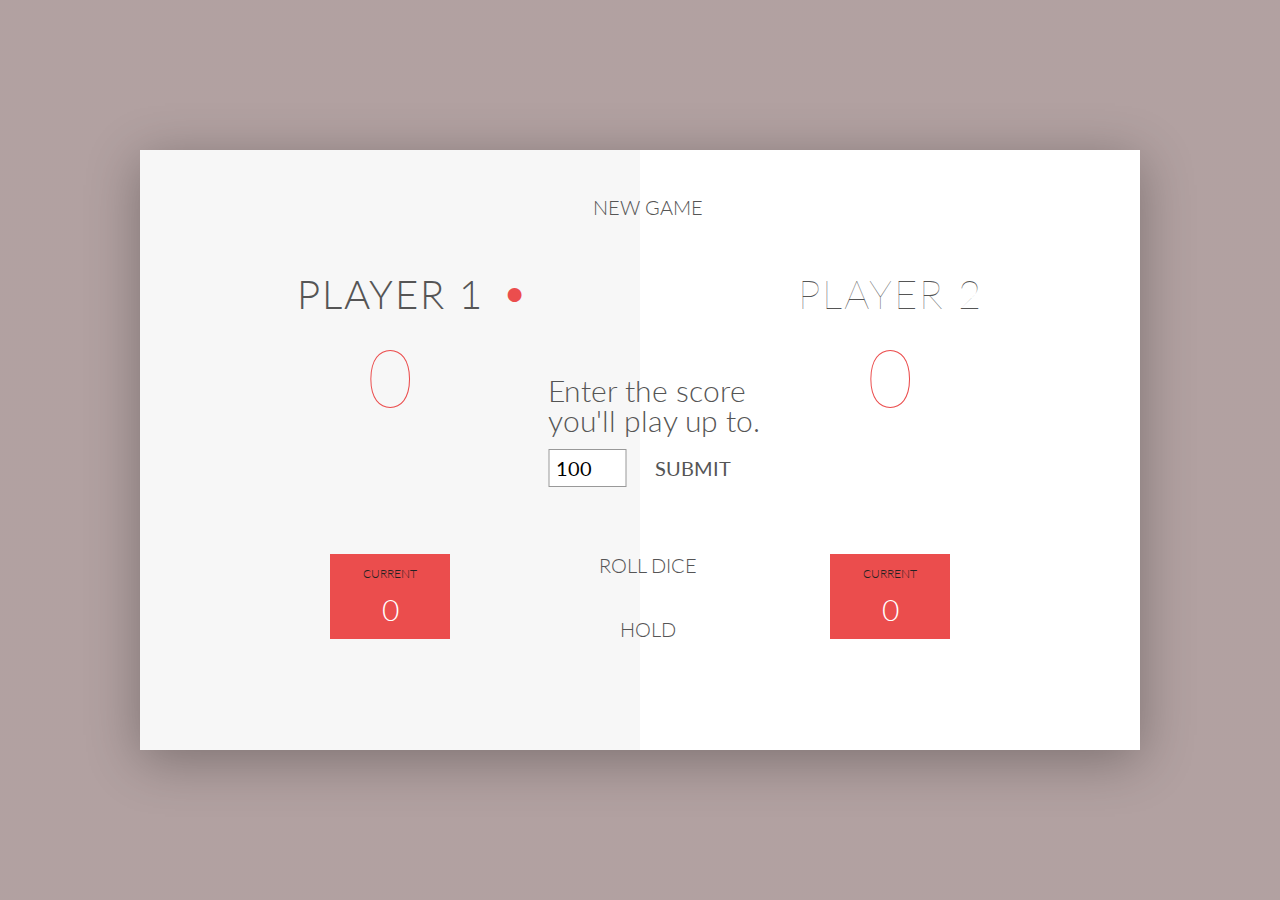
==== 4-DOM-pig-game/starter/index.html @ 2d694ff0 "Add message and input for users to set the score they'll play up to." ====
<!DOCTYPE html>
<html lang="en">
    <head>
        <meta charset="UTF-8">
        <link href="https://fonts.googleapis.com/css?family=Lato:100,300,600" rel="stylesheet" type="text/css">
        <link href="http://code.ionicframework.com/ionicons/2.0.1/css/ionicons.min.css" rel="stylesheet" type="text/css">
        <link type="text/css" rel="stylesheet" href="style.css">

        <title>Pig Game</title>
    </head>

    <body>
        <div class="wrapper clearfix">
            <div class="player-0-panel active">
                <div class="player-name" id="name-0">Player 1</div>
                <div class="player-score" id="score-0">43</div>
                <div class="player-current-box">
                    <div class="player-current-label">Current</div>
                    <div class="player-current-score" id="current-0">11</div>
                </div>
            </div>

            <div class="player-1-panel">
                <div class="player-name" id="name-1">Player 2</div>
                <div class="player-score" id="score-1">72</div>
                <div class="player-current-box">
                    <div class="player-current-label">Current</div>
                    <div class="player-current-score" id="current-1">0</div>
                </div>
            </div>

            <button class="btn-new"><i class="ion-ios-plus-outline"></i>New game</button>

            <form class="set-score">
                <p>Enter the score you'll play up to.</p>
                <input type="number" name="winningscore" value="100">
                <button class="btn-score"><input type="submit" value="Submit"><i class="ion-ios-arrow-right"></i></button>
            </form>

            <!-- <i class="ion-ios-arrow-dropright"></i> -->

            <button class="btn-roll"><i class="ion-ios-loop"></i>Roll dice</button>
            <button class="btn-hold"><i class="ion-ios-download-outline"></i>Hold</button>

            <img src="dice-5.png" alt="Dice" class="dice">
        </div>

        <script src="app.js"></script>
    </body>
</html>
---- 4-DOM-pig-game/starter/style.css ----
/**********************************************
*** GENERAL
**********************************************/

* {
    margin: 0;
    padding: 0;
    box-sizing: border-box;

}

.clearfix::after {
    content: "";
    display: table;
    clear: both;
}

body {
    background-image: linear-gradient(rgba(62, 20, 20, 0.4), rgba(62, 20, 20, 0.4)), url(back.jpg);
    background-size: cover;
    background-position: center;
    font-family: Lato;
    font-weight: 300;
    position: relative;
    height: 100vh;
    color: #555;
}

.wrapper {
    width: 1000px;
    position: absolute;
    top: 50%;
    left: 50%;
    transform: translate(-50%, -50%);
    background-color: #fff;
    box-shadow: 0px 10px 50px rgba(0, 0, 0, 0.3);
    overflow: hidden;
}

.player-0-panel,
.player-1-panel {
    width: 50%;
    float: left;
    height: 600px;
    padding: 100px;
}



/**********************************************
*** PLAYERS
**********************************************/

.player-name {
    font-size: 40px;
    text-align: center;
    text-transform: uppercase;
    letter-spacing: 2px;
    font-weight: 100;
    margin-top: 20px;
    margin-bottom: 10px;
    position: relative;
}

.player-score {
    text-align: center;
    font-size: 80px;
    font-weight: 100;
    color: #EB4D4D;
    margin-bottom: 130px;
}

.active { background-color: #f7f7f7; }
.active .player-name { font-weight: 300; }

.active .player-name::after {
    content: "\2022";
    font-size: 47px;
    position: absolute;
    color: #EB4D4D;
    top: -7px;
    right: 10px;

}

.player-current-box {
    background-color: #EB4D4D;
    color: #fff;
    width: 40%;
    margin: 0 auto;
    padding: 12px;
    text-align: center;
}

.player-current-label {
    text-transform: uppercase;
    margin-bottom: 10px;
    font-size: 12px;
    color: #222;
}

.player-current-score {
    font-size: 30px;
}

button {
    position: absolute;
    width: 200px;
    left: 50%;
    transform: translateX(-50%);
    color: #555;
    background: none;
    border: none;
    font-family: Lato;
    font-size: 20px;
    text-transform: uppercase;
    cursor: pointer;
    font-weight: 300;
    transition: background-color 0.3s, color 0.3s;
}

button:hover { font-weight: 600; }
button:hover i { margin-right: 20px; }

button:focus {
    outline: none;
}

i {
    color: #EB4D4D;
    display: inline-block;
    margin-right: 15px;
    font-size: 32px;
    line-height: 1;
    vertical-align: text-top;
    margin-top: -4px;
    transition: margin 0.3s;
}

.btn-new { top: 45px;}
.btn-roll { top: 403px;}
.btn-hold { top: 467px;}

.dice {
    position: absolute;
    left: 50%;
    top: 178px;
    transform: translateX(-50%);
    height: 100px;
    box-shadow: 0px 10px 60px rgba(0, 0, 0, 0.10);
}

.winner { background-color: #f7f7f7; }
.winner .player-name { font-weight: 300; color: #EB4D4D; }


/**********************************************
*** SET SCORE
**********************************************/

input, select, textarea {
  font-family : inherit;
  font-size   : 100%;
}

form {
  position: absolute;
  width: 225px;
  left: 52%;
  transform: translateX(-50%);
  color: #555;
  background: none;
  border: none;
  font-family: Lato;
  font-size: 20px;
  cursor: pointer;
  font-weight: 300;
  transition: background-color 0.3s, color 0.3s;
}

.set-score { top: 225px; }

.set-score p {
  margin-bottom: 15px;
  font-size: 30px;
  line-height: 30px;
}

input[type=number] {
  width: 76px;
  margin-left: 2px;
  padding: 6px;
  vertical-align: top;
  outline: none;
  border: none;
  box-shadow: 0px 0px 0px 1px #999;
  transition: box-shadow 0.6s linear;
}

input[type=number]:hover {
  font-weight: 600;
}

input[type=number]:focus {
  font-weight: 600;
  box-shadow: 0px 0px 0px 2px #EB4D4D;
}

button.btn-score {
  width: 130px;
  left: 68%;
}

input[type=submit] {
  padding: 6px;
  color: #555;
  border: none;
  background-color: transparent;
  cursor: pointer;
  text-transform: uppercase;
  transition: background-color 0.3s, color 0.3s;
}

input[type=submit]:hover { font-weight: 600; }

button.btn-score:hover i {
  margin-right: 15px;
  margin-left: 6px;
}

input[type=submit]:focus {
    outline: none;
}
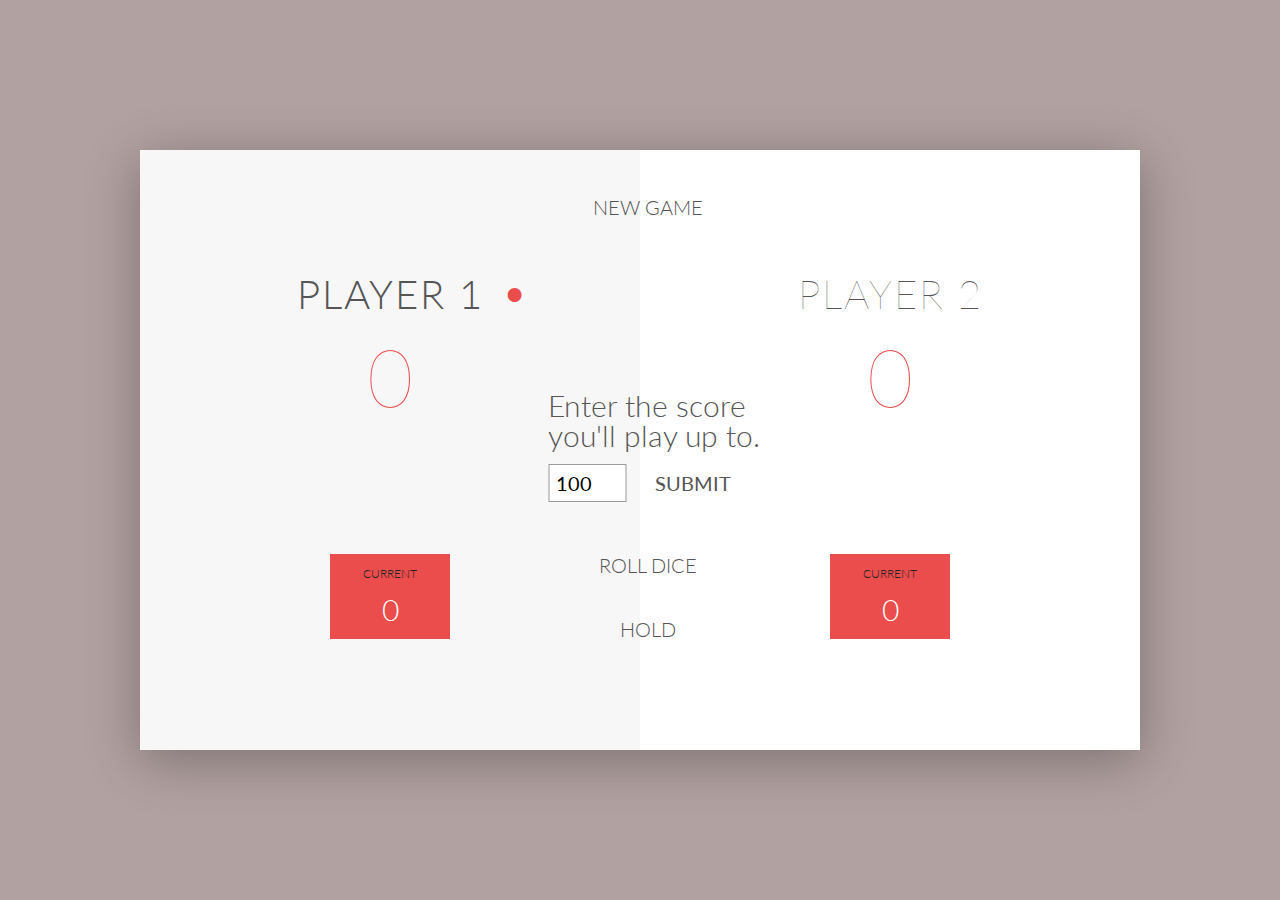
==== commit 55f44057: "Complete coding challenge part 2 with style enhancements:sparkles::lipstick:" ====
--- a/4-DOM-pig-game/starter/index.html
+++ b/4-DOM-pig-game/starter/index.html
@@ -31,11 +31,15 @@
 
             <button class="btn-new"><i class="ion-ios-plus-outline"></i>New game</button>
 
-            <form class="set-score">
-                <p>Enter the score you'll play up to.</p>
-                <input type="number" name="winningscore" value="100">
-                <button class="btn-score"><input type="submit" value="Submit"><i class="ion-ios-arrow-right"></i></button>
+            <form class="set-score" id="setScore">
+              <p>Enter the score you'll play up to.</p>
+              <input type="number" name="winningScore" id="winningScore" value="100" min="1" max="999">
+              <button class="btn-score"><input type="submit" id="scoreSubmit" value="Submit"><i class="ion-ios-arrow-right"></i></button>
             </form>
+
+            <div class="winning-score-threshold">
+              <p>1st player to <span></span> wins!</p>
+            </div>
 
             <!-- <i class="ion-ios-arrow-dropright"></i> -->
 
--- a/4-DOM-pig-game/starter/style.css
+++ b/4-DOM-pig-game/starter/style.css
@@ -178,12 +178,29 @@
   transition: background-color 0.3s, color 0.3s;
 }
 
-.set-score { top: 225px; }
+.set-score { top: 240px; }
 
 .set-score p {
   margin-bottom: 15px;
   font-size: 30px;
   line-height: 30px;
+}
+
+.winning-score-threshold {
+  display: none;
+  position: absolute;
+  /* width: 230px; */
+  width: 250px;
+  top: 315px;
+  left: 51%;
+  transform: translateX(-50%);
+  color: #555;
+  background: none;
+  border: none;
+  font-family: Lato;
+  font-size: 25px;
+  cursor: pointer;
+  font-weight: 300;
 }
 
 input[type=number] {
